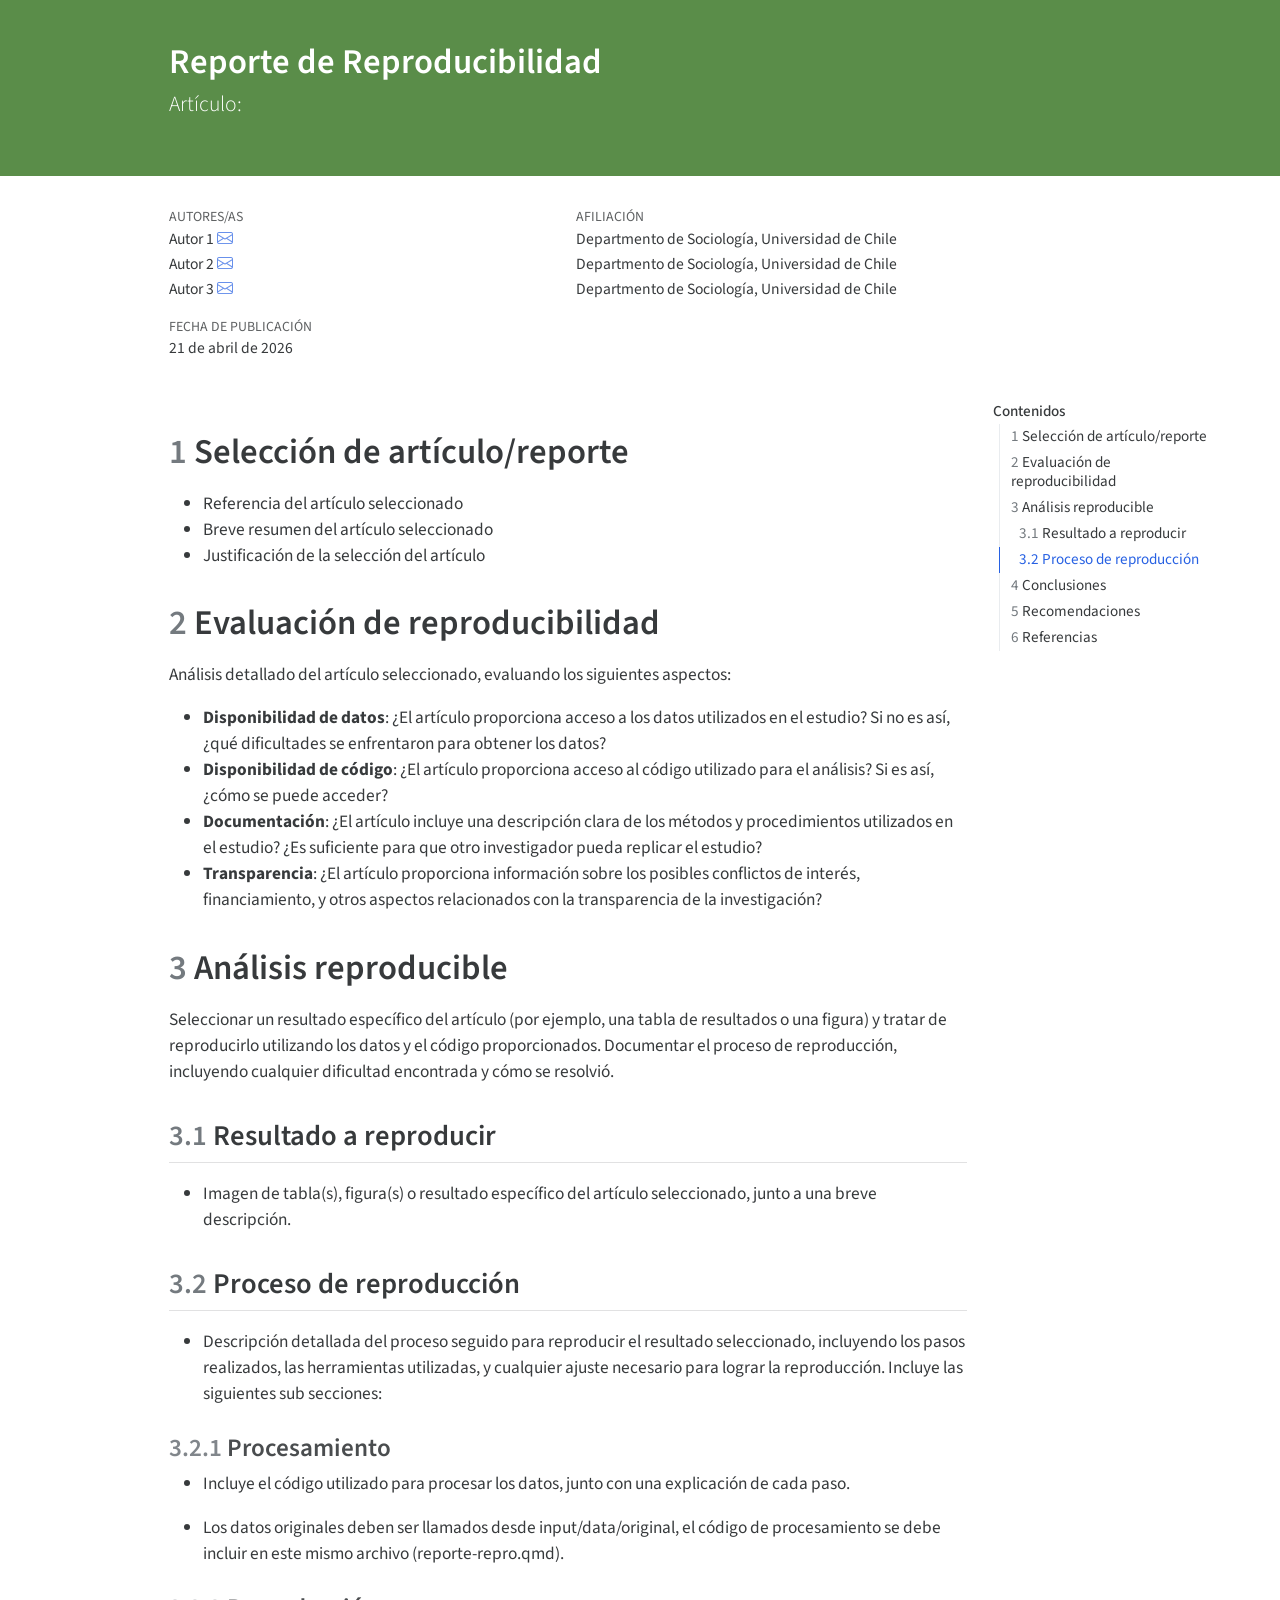
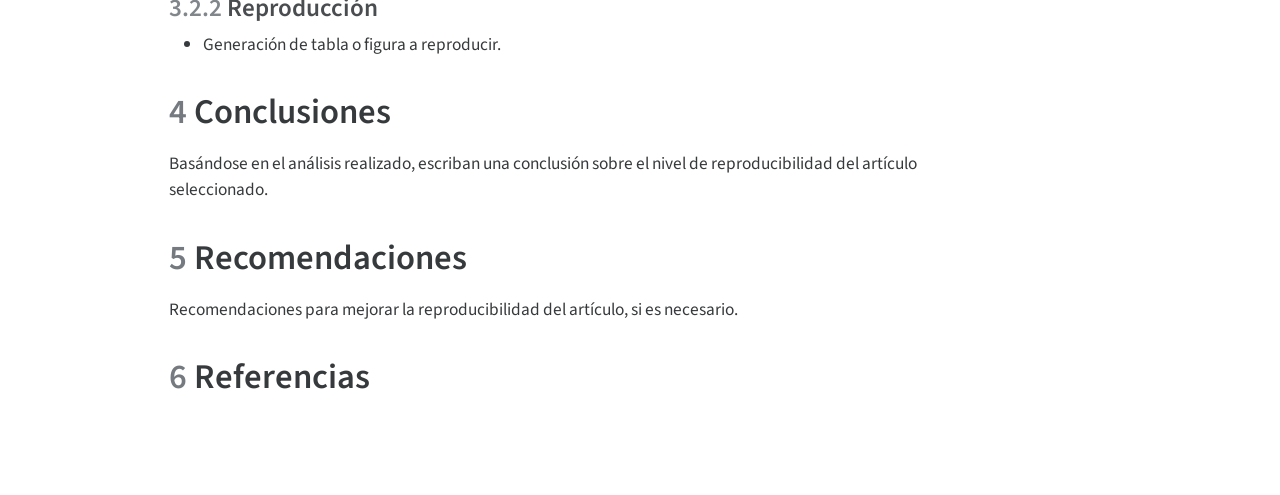
==== index.html @ 630aca3b "change name of qmd to index for pages deploy" ====
<!DOCTYPE html>
<html xmlns="http://www.w3.org/1999/xhtml" lang="es" xml:lang="es"><head>

<meta charset="utf-8">
<meta name="generator" content="quarto-1.7.33">

<meta name="viewport" content="width=device-width, initial-scale=1.0, user-scalable=yes">

<meta name="author" content="Autor 1">
<meta name="author" content="Autor 2">
<meta name="author" content="Autor 3">

<title>Reporte de Reproducibilidad</title>
<style>
code{white-space: pre-wrap;}
span.smallcaps{font-variant: small-caps;}
div.columns{display: flex; gap: min(4vw, 1.5em);}
div.column{flex: auto; overflow-x: auto;}
div.hanging-indent{margin-left: 1.5em; text-indent: -1.5em;}
ul.task-list{list-style: none;}
ul.task-list li input[type="checkbox"] {
  width: 0.8em;
  margin: 0 0.8em 0.2em -1em; /* quarto-specific, see https://github.com/quarto-dev/quarto-cli/issues/4556 */ 
  vertical-align: middle;
}
</style>


<script src="index_files/libs/clipboard/clipboard.min.js"></script>
<script src="index_files/libs/quarto-html/quarto.js" type="module"></script>
<script src="index_files/libs/quarto-html/tabsets/tabsets.js" type="module"></script>
<script src="index_files/libs/quarto-html/popper.min.js"></script>
<script src="index_files/libs/quarto-html/tippy.umd.min.js"></script>
<script src="index_files/libs/quarto-html/anchor.min.js"></script>
<link href="index_files/libs/quarto-html/tippy.css" rel="stylesheet">
<link href="index_files/libs/quarto-html/quarto-syntax-highlighting-ea385d0e468b0dd5ea5bf0780b1290d9.css" rel="stylesheet" id="quarto-text-highlighting-styles">
<script src="index_files/libs/bootstrap/bootstrap.min.js"></script>
<link href="index_files/libs/bootstrap/bootstrap-icons.css" rel="stylesheet">
<link href="index_files/libs/bootstrap/bootstrap-88280a38b4e44a4f0accf89f1bceb87b.min.css" rel="stylesheet" append-hash="true" id="quarto-bootstrap" data-mode="light">
<style>

      .quarto-title-block .quarto-title-banner {
        background: #5a8d49;
      }
</style>
<style>
  h1.title {
    color: #ffffff !important;
  }
  .subtitle {
    color: #ffffff !important;
  }
</style>


</head>

<body class="quarto-light">

<header id="title-block-header" class="quarto-title-block default page-columns page-full">
  <div class="quarto-title-banner page-columns page-full">
    <div class="quarto-title column-body">
      <h1 class="title">Reporte de Reproducibilidad</h1>
            <p class="subtitle lead">Artículo:</p>
                      </div>
  </div>
    
  <div class="quarto-title-meta-author">
    <div class="quarto-title-meta-heading">Autores/as</div>
    <div class="quarto-title-meta-heading">Afiliación</div>
    
      <div class="quarto-title-meta-contents">
      <p class="author">Autor 1 <a href="mailto:mail@mail.com" class="quarto-title-author-email"><i class="bi bi-envelope"></i></a> </p>
    </div>
    <div class="quarto-title-meta-contents">
          <p class="affiliation">
              Departmento de Sociología, Universidad de Chile
            </p>
        </div>
      <div class="quarto-title-meta-contents">
      <p class="author">Autor 2 <a href="mailto:mail@mail.com" class="quarto-title-author-email"><i class="bi bi-envelope"></i></a> </p>
    </div>
    <div class="quarto-title-meta-contents">
          <p class="affiliation">
              Departmento de Sociología, Universidad de Chile
            </p>
        </div>
      <div class="quarto-title-meta-contents">
      <p class="author">Autor 3 <a href="mailto:mail@mail.com" class="quarto-title-author-email"><i class="bi bi-envelope"></i></a> </p>
    </div>
    <div class="quarto-title-meta-contents">
          <p class="affiliation">
              Departmento de Sociología, Universidad de Chile
            </p>
        </div>
    </div>

  <div class="quarto-title-meta">

        
      <div>
      <div class="quarto-title-meta-heading">Fecha de publicación</div>
      <div class="quarto-title-meta-contents">
        <p class="date">21 de abril de 2026</p>
      </div>
    </div>
    
      
    </div>
    
  
  </header><div id="quarto-content" class="page-columns page-rows-contents page-layout-article">
<div id="quarto-margin-sidebar" class="sidebar margin-sidebar">
  <nav id="TOC" role="doc-toc" class="toc-active" data-toc-expanded="2">
    <h2 id="toc-title">Contenidos</h2>
   
  <ul class="collapse">
  <li><a href="#selección-de-artículoreporte" id="toc-selección-de-artículoreporte" class="nav-link active" data-scroll-target="#selección-de-artículoreporte"><span class="header-section-number">1</span> Selección de artículo/reporte</a></li>
  <li><a href="#evaluación-de-reproducibilidad" id="toc-evaluación-de-reproducibilidad" class="nav-link" data-scroll-target="#evaluación-de-reproducibilidad"><span class="header-section-number">2</span> Evaluación de reproducibilidad</a></li>
  <li><a href="#análisis-reproducible" id="toc-análisis-reproducible" class="nav-link" data-scroll-target="#análisis-reproducible"><span class="header-section-number">3</span> Análisis reproducible</a>
  <ul class="collapse">
  <li><a href="#resultado-a-reproducir" id="toc-resultado-a-reproducir" class="nav-link" data-scroll-target="#resultado-a-reproducir"><span class="header-section-number">3.1</span> Resultado a reproducir</a></li>
  <li><a href="#proceso-de-reproducción" id="toc-proceso-de-reproducción" class="nav-link" data-scroll-target="#proceso-de-reproducción"><span class="header-section-number">3.2</span> Proceso de reproducción</a></li>
  </ul></li>
  <li><a href="#conclusiones" id="toc-conclusiones" class="nav-link" data-scroll-target="#conclusiones"><span class="header-section-number">4</span> Conclusiones</a></li>
  <li><a href="#recomendaciones" id="toc-recomendaciones" class="nav-link" data-scroll-target="#recomendaciones"><span class="header-section-number">5</span> Recomendaciones</a></li>
  <li><a href="#referencias" id="toc-referencias" class="nav-link" data-scroll-target="#referencias"><span class="header-section-number">6</span> Referencias</a></li>
  </ul>
</nav>
</div>
<main class="content quarto-banner-title-block" id="quarto-document-content">





<section id="selección-de-artículoreporte" class="level1" data-number="1">
<h1 data-number="1"><span class="header-section-number">1</span> Selección de artículo/reporte</h1>
<ul>
<li>Referencia del artículo seleccionado</li>
<li>Breve resumen del artículo seleccionado</li>
<li>Justificación de la selección del artículo</li>
</ul>
</section>
<section id="evaluación-de-reproducibilidad" class="level1" data-number="2">
<h1 data-number="2"><span class="header-section-number">2</span> Evaluación de reproducibilidad</h1>
<p>Análisis detallado del artículo seleccionado, evaluando los siguientes aspectos:</p>
<ul>
<li><strong>Disponibilidad de datos</strong>: ¿El artículo proporciona acceso a los datos utilizados en el estudio? Si no es así, ¿qué dificultades se enfrentaron para obtener los datos?</li>
<li><strong>Disponibilidad de código</strong>: ¿El artículo proporciona acceso al código utilizado para el análisis? Si es así, ¿cómo se puede acceder?</li>
<li><strong>Documentación</strong>: ¿El artículo incluye una descripción clara de los métodos y procedimientos utilizados en el estudio? ¿Es suficiente para que otro investigador pueda replicar el estudio?</li>
<li><strong>Transparencia</strong>: ¿El artículo proporciona información sobre los posibles conflictos de interés, financiamiento, y otros aspectos relacionados con la transparencia de la investigación?</li>
</ul>
</section>
<section id="análisis-reproducible" class="level1" data-number="3">
<h1 data-number="3"><span class="header-section-number">3</span> Análisis reproducible</h1>
<p>Seleccionar un resultado específico del artículo (por ejemplo, una tabla de resultados o una figura) y tratar de reproducirlo utilizando los datos y el código proporcionados. Documentar el proceso de reproducción, incluyendo cualquier dificultad encontrada y cómo se resolvió.</p>
<section id="resultado-a-reproducir" class="level2" data-number="3.1">
<h2 data-number="3.1" class="anchored" data-anchor-id="resultado-a-reproducir"><span class="header-section-number">3.1</span> Resultado a reproducir</h2>
<ul>
<li>Imagen de tabla(s), figura(s) o resultado específico del artículo seleccionado, junto a una breve descripción.</li>
</ul>
</section>
<section id="proceso-de-reproducción" class="level2" data-number="3.2">
<h2 data-number="3.2" class="anchored" data-anchor-id="proceso-de-reproducción"><span class="header-section-number">3.2</span> Proceso de reproducción</h2>
<ul>
<li>Descripción detallada del proceso seguido para reproducir el resultado seleccionado, incluyendo los pasos realizados, las herramientas utilizadas, y cualquier ajuste necesario para lograr la reproducción. Incluye las siguientes sub secciones:</li>
</ul>
<section id="procesamiento" class="level3" data-number="3.2.1">
<h3 data-number="3.2.1" class="anchored" data-anchor-id="procesamiento"><span class="header-section-number">3.2.1</span> Procesamiento</h3>
<ul>
<li><p>Incluye el código utilizado para procesar los datos, junto con una explicación de cada paso.</p></li>
<li><p>Los datos originales deben ser llamados desde input/data/original, el código de procesamiento se debe incluir en este mismo archivo (reporte-repro.qmd).</p></li>
</ul>
</section>
<section id="reproducción" class="level3" data-number="3.2.2">
<h3 data-number="3.2.2" class="anchored" data-anchor-id="reproducción"><span class="header-section-number">3.2.2</span> Reproducción</h3>
<ul>
<li>Generación de tabla o figura a reproducir.</li>
</ul>
</section>
</section>
</section>
<section id="conclusiones" class="level1" data-number="4">
<h1 data-number="4"><span class="header-section-number">4</span> Conclusiones</h1>
<p>Basándose en el análisis realizado, escriban una conclusión sobre el nivel de reproducibilidad del artículo seleccionado.</p>
</section>
<section id="recomendaciones" class="level1" data-number="5">
<h1 data-number="5"><span class="header-section-number">5</span> Recomendaciones</h1>
<p>Recomendaciones para mejorar la reproducibilidad del artículo, si es necesario.</p>
</section>
<section id="referencias" class="level1" data-number="6">
<h1 data-number="6"><span class="header-section-number">6</span> Referencias</h1>
</section>

</main>
<!-- /main column -->
<script id="quarto-html-after-body" type="application/javascript">
  window.document.addEventListener("DOMContentLoaded", function (event) {
    const icon = "";
    const anchorJS = new window.AnchorJS();
    anchorJS.options = {
      placement: 'right',
      icon: icon
    };
    anchorJS.add('.anchored');
    const isCodeAnnotation = (el) => {
      for (const clz of el.classList) {
        if (clz.startsWith('code-annotation-')) {                     
          return true;
        }
      }
      return false;
    }
    const onCopySuccess = function(e) {
      // button target
      const button = e.trigger;
      // don't keep focus
      button.blur();
      // flash "checked"
      button.classList.add('code-copy-button-checked');
      var currentTitle = button.getAttribute("title");
      button.setAttribute("title", "Copiado");
      let tooltip;
      if (window.bootstrap) {
        button.setAttribute("data-bs-toggle", "tooltip");
        button.setAttribute("data-bs-placement", "left");
        button.setAttribute("data-bs-title", "Copiado");
        tooltip = new bootstrap.Tooltip(button, 
          { trigger: "manual", 
            customClass: "code-copy-button-tooltip",
            offset: [0, -8]});
        tooltip.show();    
      }
      setTimeout(function() {
        if (tooltip) {
          tooltip.hide();
          button.removeAttribute("data-bs-title");
          button.removeAttribute("data-bs-toggle");
          button.removeAttribute("data-bs-placement");
        }
        button.setAttribute("title", currentTitle);
        button.classList.remove('code-copy-button-checked');
      }, 1000);
      // clear code selection
      e.clearSelection();
    }
    const getTextToCopy = function(trigger) {
        const codeEl = trigger.previousElementSibling.cloneNode(true);
        for (const childEl of codeEl.children) {
          if (isCodeAnnotation(childEl)) {
            childEl.remove();
          }
        }
        return codeEl.innerText;
    }
    const clipboard = new window.ClipboardJS('.code-copy-button:not([data-in-quarto-modal])', {
      text: getTextToCopy
    });
    clipboard.on('success', onCopySuccess);
    if (window.document.getElementById('quarto-embedded-source-code-modal')) {
      const clipboardModal = new window.ClipboardJS('.code-copy-button[data-in-quarto-modal]', {
        text: getTextToCopy,
        container: window.document.getElementById('quarto-embedded-source-code-modal')
      });
      clipboardModal.on('success', onCopySuccess);
    }
      var localhostRegex = new RegExp(/^(?:http|https):\/\/localhost\:?[0-9]*\//);
      var mailtoRegex = new RegExp(/^mailto:/);
        var filterRegex = new RegExp('/' + window.location.host + '/');
      var isInternal = (href) => {
          return filterRegex.test(href) || localhostRegex.test(href) || mailtoRegex.test(href);
      }
      // Inspect non-navigation links and adorn them if external
     var links = window.document.querySelectorAll('a[href]:not(.nav-link):not(.navbar-brand):not(.toc-action):not(.sidebar-link):not(.sidebar-item-toggle):not(.pagination-link):not(.no-external):not([aria-hidden]):not(.dropdown-item):not(.quarto-navigation-tool):not(.about-link)');
      for (var i=0; i<links.length; i++) {
        const link = links[i];
        if (!isInternal(link.href)) {
          // undo the damage that might have been done by quarto-nav.js in the case of
          // links that we want to consider external
          if (link.dataset.originalHref !== undefined) {
            link.href = link.dataset.originalHref;
          }
        }
      }
    function tippyHover(el, contentFn, onTriggerFn, onUntriggerFn) {
      const config = {
        allowHTML: true,
        maxWidth: 500,
        delay: 100,
        arrow: false,
        appendTo: function(el) {
            return el.parentElement;
        },
        interactive: true,
        interactiveBorder: 10,
        theme: 'quarto',
        placement: 'bottom-start',
      };
      if (contentFn) {
        config.content = contentFn;
      }
      if (onTriggerFn) {
        config.onTrigger = onTriggerFn;
      }
      if (onUntriggerFn) {
        config.onUntrigger = onUntriggerFn;
      }
      window.tippy(el, config); 
    }
    const noterefs = window.document.querySelectorAll('a[role="doc-noteref"]');
    for (var i=0; i<noterefs.length; i++) {
      const ref = noterefs[i];
      tippyHover(ref, function() {
        // use id or data attribute instead here
        let href = ref.getAttribute('data-footnote-href') || ref.getAttribute('href');
        try { href = new URL(href).hash; } catch {}
        const id = href.replace(/^#\/?/, "");
        const note = window.document.getElementById(id);
        if (note) {
          return note.innerHTML;
        } else {
          return "";
        }
      });
    }
    const xrefs = window.document.querySelectorAll('a.quarto-xref');
    const processXRef = (id, note) => {
      // Strip column container classes
      const stripColumnClz = (el) => {
        el.classList.remove("page-full", "page-columns");
        if (el.children) {
          for (const child of el.children) {
            stripColumnClz(child);
          }
        }
      }
      stripColumnClz(note)
      if (id === null || id.startsWith('sec-')) {
        // Special case sections, only their first couple elements
        const container = document.createElement("div");
        if (note.children && note.children.length > 2) {
          container.appendChild(note.children[0].cloneNode(true));
          for (let i = 1; i < note.children.length; i++) {
            const child = note.children[i];
            if (child.tagName === "P" && child.innerText === "") {
              continue;
            } else {
              container.appendChild(child.cloneNode(true));
              break;
            }
          }
          if (window.Quarto?.typesetMath) {
            window.Quarto.typesetMath(container);
          }
          return container.innerHTML
        } else {
          if (window.Quarto?.typesetMath) {
            window.Quarto.typesetMath(note);
          }
          return note.innerHTML;
        }
      } else {
        // Remove any anchor links if they are present
        const anchorLink = note.querySelector('a.anchorjs-link');
        if (anchorLink) {
          anchorLink.remove();
        }
        if (window.Quarto?.typesetMath) {
          window.Quarto.typesetMath(note);
        }
        if (note.classList.contains("callout")) {
          return note.outerHTML;
        } else {
          return note.innerHTML;
        }
      }
    }
    for (var i=0; i<xrefs.length; i++) {
      const xref = xrefs[i];
      tippyHover(xref, undefined, function(instance) {
        instance.disable();
        let url = xref.getAttribute('href');
        let hash = undefined; 
        if (url.startsWith('#')) {
          hash = url;
        } else {
          try { hash = new URL(url).hash; } catch {}
        }
        if (hash) {
          const id = hash.replace(/^#\/?/, "");
          const note = window.document.getElementById(id);
          if (note !== null) {
            try {
              const html = processXRef(id, note.cloneNode(true));
              instance.setContent(html);
            } finally {
              instance.enable();
              instance.show();
            }
          } else {
            // See if we can fetch this
            fetch(url.split('#')[0])
            .then(res => res.text())
            .then(html => {
              const parser = new DOMParser();
              const htmlDoc = parser.parseFromString(html, "text/html");
              const note = htmlDoc.getElementById(id);
              if (note !== null) {
                const html = processXRef(id, note);
                instance.setContent(html);
              } 
            }).finally(() => {
              instance.enable();
              instance.show();
            });
          }
        } else {
          // See if we can fetch a full url (with no hash to target)
          // This is a special case and we should probably do some content thinning / targeting
          fetch(url)
          .then(res => res.text())
          .then(html => {
            const parser = new DOMParser();
            const htmlDoc = parser.parseFromString(html, "text/html");
            const note = htmlDoc.querySelector('main.content');
            if (note !== null) {
              // This should only happen for chapter cross references
              // (since there is no id in the URL)
              // remove the first header
              if (note.children.length > 0 && note.children[0].tagName === "HEADER") {
                note.children[0].remove();
              }
              const html = processXRef(null, note);
              instance.setContent(html);
            } 
          }).finally(() => {
            instance.enable();
            instance.show();
          });
        }
      }, function(instance) {
      });
    }
        let selectedAnnoteEl;
        const selectorForAnnotation = ( cell, annotation) => {
          let cellAttr = 'data-code-cell="' + cell + '"';
          let lineAttr = 'data-code-annotation="' +  annotation + '"';
          const selector = 'span[' + cellAttr + '][' + lineAttr + ']';
          return selector;
        }
        const selectCodeLines = (annoteEl) => {
          const doc = window.document;
          const targetCell = annoteEl.getAttribute("data-target-cell");
          const targetAnnotation = annoteEl.getAttribute("data-target-annotation");
          const annoteSpan = window.document.querySelector(selectorForAnnotation(targetCell, targetAnnotation));
          const lines = annoteSpan.getAttribute("data-code-lines").split(",");
          const lineIds = lines.map((line) => {
            return targetCell + "-" + line;
          })
          let top = null;
          let height = null;
          let parent = null;
          if (lineIds.length > 0) {
              //compute the position of the single el (top and bottom and make a div)
              const el = window.document.getElementById(lineIds[0]);
              top = el.offsetTop;
              height = el.offsetHeight;
              parent = el.parentElement.parentElement;
            if (lineIds.length > 1) {
              const lastEl = window.document.getElementById(lineIds[lineIds.length - 1]);
              const bottom = lastEl.offsetTop + lastEl.offsetHeight;
              height = bottom - top;
            }
            if (top !== null && height !== null && parent !== null) {
              // cook up a div (if necessary) and position it 
              let div = window.document.getElementById("code-annotation-line-highlight");
              if (div === null) {
                div = window.document.createElement("div");
                div.setAttribute("id", "code-annotation-line-highlight");
                div.style.position = 'absolute';
                parent.appendChild(div);
              }
              div.style.top = top - 2 + "px";
              div.style.height = height + 4 + "px";
              div.style.left = 0;
              let gutterDiv = window.document.getElementById("code-annotation-line-highlight-gutter");
              if (gutterDiv === null) {
                gutterDiv = window.document.createElement("div");
                gutterDiv.setAttribute("id", "code-annotation-line-highlight-gutter");
                gutterDiv.style.position = 'absolute';
                const codeCell = window.document.getElementById(targetCell);
                const gutter = codeCell.querySelector('.code-annotation-gutter');
                gutter.appendChild(gutterDiv);
              }
              gutterDiv.style.top = top - 2 + "px";
              gutterDiv.style.height = height + 4 + "px";
            }
            selectedAnnoteEl = annoteEl;
          }
        };
        const unselectCodeLines = () => {
          const elementsIds = ["code-annotation-line-highlight", "code-annotation-line-highlight-gutter"];
          elementsIds.forEach((elId) => {
            const div = window.document.getElementById(elId);
            if (div) {
              div.remove();
            }
          });
          selectedAnnoteEl = undefined;
        };
          // Handle positioning of the toggle
      window.addEventListener(
        "resize",
        throttle(() => {
          elRect = undefined;
          if (selectedAnnoteEl) {
            selectCodeLines(selectedAnnoteEl);
          }
        }, 10)
      );
      function throttle(fn, ms) {
      let throttle = false;
      let timer;
        return (...args) => {
          if(!throttle) { // first call gets through
              fn.apply(this, args);
              throttle = true;
          } else { // all the others get throttled
              if(timer) clearTimeout(timer); // cancel #2
              timer = setTimeout(() => {
                fn.apply(this, args);
                timer = throttle = false;
              }, ms);
          }
        };
      }
        // Attach click handler to the DT
        const annoteDls = window.document.querySelectorAll('dt[data-target-cell]');
        for (const annoteDlNode of annoteDls) {
          annoteDlNode.addEventListener('click', (event) => {
            const clickedEl = event.target;
            if (clickedEl !== selectedAnnoteEl) {
              unselectCodeLines();
              const activeEl = window.document.querySelector('dt[data-target-cell].code-annotation-active');
              if (activeEl) {
                activeEl.classList.remove('code-annotation-active');
              }
              selectCodeLines(clickedEl);
              clickedEl.classList.add('code-annotation-active');
            } else {
              // Unselect the line
              unselectCodeLines();
              clickedEl.classList.remove('code-annotation-active');
            }
          });
        }
    const findCites = (el) => {
      const parentEl = el.parentElement;
      if (parentEl) {
        const cites = parentEl.dataset.cites;
        if (cites) {
          return {
            el,
            cites: cites.split(' ')
          };
        } else {
          return findCites(el.parentElement)
        }
      } else {
        return undefined;
      }
    };
    var bibliorefs = window.document.querySelectorAll('a[role="doc-biblioref"]');
    for (var i=0; i<bibliorefs.length; i++) {
      const ref = bibliorefs[i];
      const citeInfo = findCites(ref);
      if (citeInfo) {
        tippyHover(citeInfo.el, function() {
          var popup = window.document.createElement('div');
          citeInfo.cites.forEach(function(cite) {
            var citeDiv = window.document.createElement('div');
            citeDiv.classList.add('hanging-indent');
            citeDiv.classList.add('csl-entry');
            var biblioDiv = window.document.getElementById('ref-' + cite);
            if (biblioDiv) {
              citeDiv.innerHTML = biblioDiv.innerHTML;
            }
            popup.appendChild(citeDiv);
          });
          return popup.innerHTML;
        });
      }
    }
  });
  </script>
</div> <!-- /content -->




</body></html>
---- index_files/libs/quarto-html/tippy.css ----
.tippy-box[data-animation=fade][data-state=hidden]{opacity:0}[data-tippy-root]{max-width:calc(100vw - 10px)}.tippy-box{position:relative;background-color:#333;color:#fff;border-radius:4px;font-size:14px;line-height:1.4;white-space:normal;outline:0;transition-property:transform,visibility,opacity}.tippy-box[data-placement^=top]>.tippy-arrow{bottom:0}.tippy-box[data-placement^=top]>.tippy-arrow:before{bottom:-7px;left:0;border-width:8px 8px 0;border-top-color:initial;transform-origin:center top}.tippy-box[data-placement^=bottom]>.tippy-arrow{top:0}.tippy-box[data-placement^=bottom]>.tippy-arrow:before{top:-7px;left:0;border-width:0 8px 8px;border-bottom-color:initial;transform-origin:center bottom}.tippy-box[data-placement^=left]>.tippy-arrow{right:0}.tippy-box[data-placement^=left]>.tippy-arrow:before{border-width:8px 0 8px 8px;border-left-color:initial;right:-7px;transform-origin:center left}.tippy-box[data-placement^=right]>.tippy-arrow{left:0}.tippy-box[data-placement^=right]>.tippy-arrow:before{left:-7px;border-width:8px 8px 8px 0;border-right-color:initial;transform-origin:center right}.tippy-box[data-inertia][data-state=visible]{transition-timing-function:cubic-bezier(.54,1.5,.38,1.11)}.tippy-arrow{width:16px;height:16px;color:#333}.tippy-arrow:before{content:"";position:absolute;border-color:transparent;border-style:solid}.tippy-content{position:relative;padding:5px 9px;z-index:1}
---- index_files/libs/quarto-html/quarto-syntax-highlighting-ea385d0e468b0dd5ea5bf0780b1290d9.css ----
/* quarto syntax highlight colors */
:root {
  --quarto-hl-ot-color: #003B4F;
  --quarto-hl-at-color: #657422;
  --quarto-hl-ss-color: #20794D;
  --quarto-hl-an-color: #5E5E5E;
  --quarto-hl-fu-color: #4758AB;
  --quarto-hl-st-color: #20794D;
  --quarto-hl-cf-color: #003B4F;
  --quarto-hl-op-color: #5E5E5E;
  --quarto-hl-er-color: #AD0000;
  --quarto-hl-bn-color: #AD0000;
  --quarto-hl-al-color: #AD0000;
  --quarto-hl-va-color: #111111;
  --quarto-hl-bu-color: inherit;
  --quarto-hl-ex-color: inherit;
  --quarto-hl-pp-color: #AD0000;
  --quarto-hl-in-color: #5E5E5E;
  --quarto-hl-vs-color: #20794D;
  --quarto-hl-wa-color: #5E5E5E;
  --quarto-hl-do-color: #5E5E5E;
  --quarto-hl-im-color: #00769E;
  --quarto-hl-ch-color: #20794D;
  --quarto-hl-dt-color: #AD0000;
  --quarto-hl-fl-color: #AD0000;
  --quarto-hl-co-color: #5E5E5E;
  --quarto-hl-cv-color: #5E5E5E;
  --quarto-hl-cn-color: #8f5902;
  --quarto-hl-sc-color: #5E5E5E;
  --quarto-hl-dv-color: #AD0000;
  --quarto-hl-kw-color: #003B4F;
}

/* other quarto variables */
:root {
  --quarto-font-monospace: SFMono-Regular, Menlo, Monaco, Consolas, "Liberation Mono", "Courier New", monospace;
}

/* syntax highlight based on Pandoc's rules */
pre > code.sourceCode > span {
  color: #003B4F;
}

code.sourceCode > span {
  color: #003B4F;
}

div.sourceCode,
div.sourceCode pre.sourceCode {
  color: #003B4F;
}

/* Normal */
code span {
  color: #003B4F;
}

/* Alert */
code span.al {
  color: #AD0000;
  font-style: inherit;
}

/* Annotation */
code span.an {
  color: #5E5E5E;
  font-style: inherit;
}

/* Attribute */
code span.at {
  color: #657422;
  font-style: inherit;
}

/* BaseN */
code span.bn {
  color: #AD0000;
  font-style: inherit;
}

/* BuiltIn */
code span.bu {
  font-style: inherit;
}

/* ControlFlow */
code span.cf {
  color: #003B4F;
  font-weight: bold;
  font-style: inherit;
}

/* Char */
code span.ch {
  color: #20794D;
  font-style: inherit;
}

/* Constant */
code span.cn {
  color: #8f5902;
  font-style: inherit;
}

/* Comment */
code span.co {
  color: #5E5E5E;
  font-style: inherit;
}

/* CommentVar */
code span.cv {
  color: #5E5E5E;
  font-style: italic;
}

/* Documentation */
code span.do {
  color: #5E5E5E;
  font-style: italic;
}

/* DataType */
code span.dt {
  color: #AD0000;
  font-style: inherit;
}

/* DecVal */
code span.dv {
  color: #AD0000;
  font-style: inherit;
}

/* Error */
code span.er {
  color: #AD0000;
  font-style: inherit;
}

/* Extension */
code span.ex {
  font-style: inherit;
}

/* Float */
code span.fl {
  color: #AD0000;
  font-style: inherit;
}

/* Function */
code span.fu {
  color: #4758AB;
  font-style: inherit;
}

/* Import */
code span.im {
  color: #00769E;
  font-style: inherit;
}

/* Information */
code span.in {
  color: #5E5E5E;
  font-style: inherit;
}

/* Keyword */
code span.kw {
  color: #003B4F;
  font-weight: bold;
  font-style: inherit;
}

/* Operator */
code span.op {
  color: #5E5E5E;
  font-style: inherit;
}

/* Other */
code span.ot {
  color: #003B4F;
  font-style: inherit;
}

/* Preprocessor */
code span.pp {
  color: #AD0000;
  font-style: inherit;
}

/* SpecialChar */
code span.sc {
  color: #5E5E5E;
  font-style: inherit;
}

/* SpecialString */
code span.ss {
  color: #20794D;
  font-style: inherit;
}

/* String */
code span.st {
  color: #20794D;
  font-style: inherit;
}

/* Variable */
code span.va {
  color: #111111;
  font-style: inherit;
}

/* VerbatimString */
code span.vs {
  color: #20794D;
  font-style: inherit;
}

/* Warning */
code span.wa {
  color: #5E5E5E;
  font-style: italic;
}

.prevent-inlining {
  content: "</";
}

/*# sourceMappingURL=538754cbb4183396a2435bcb80637e05.css.map */
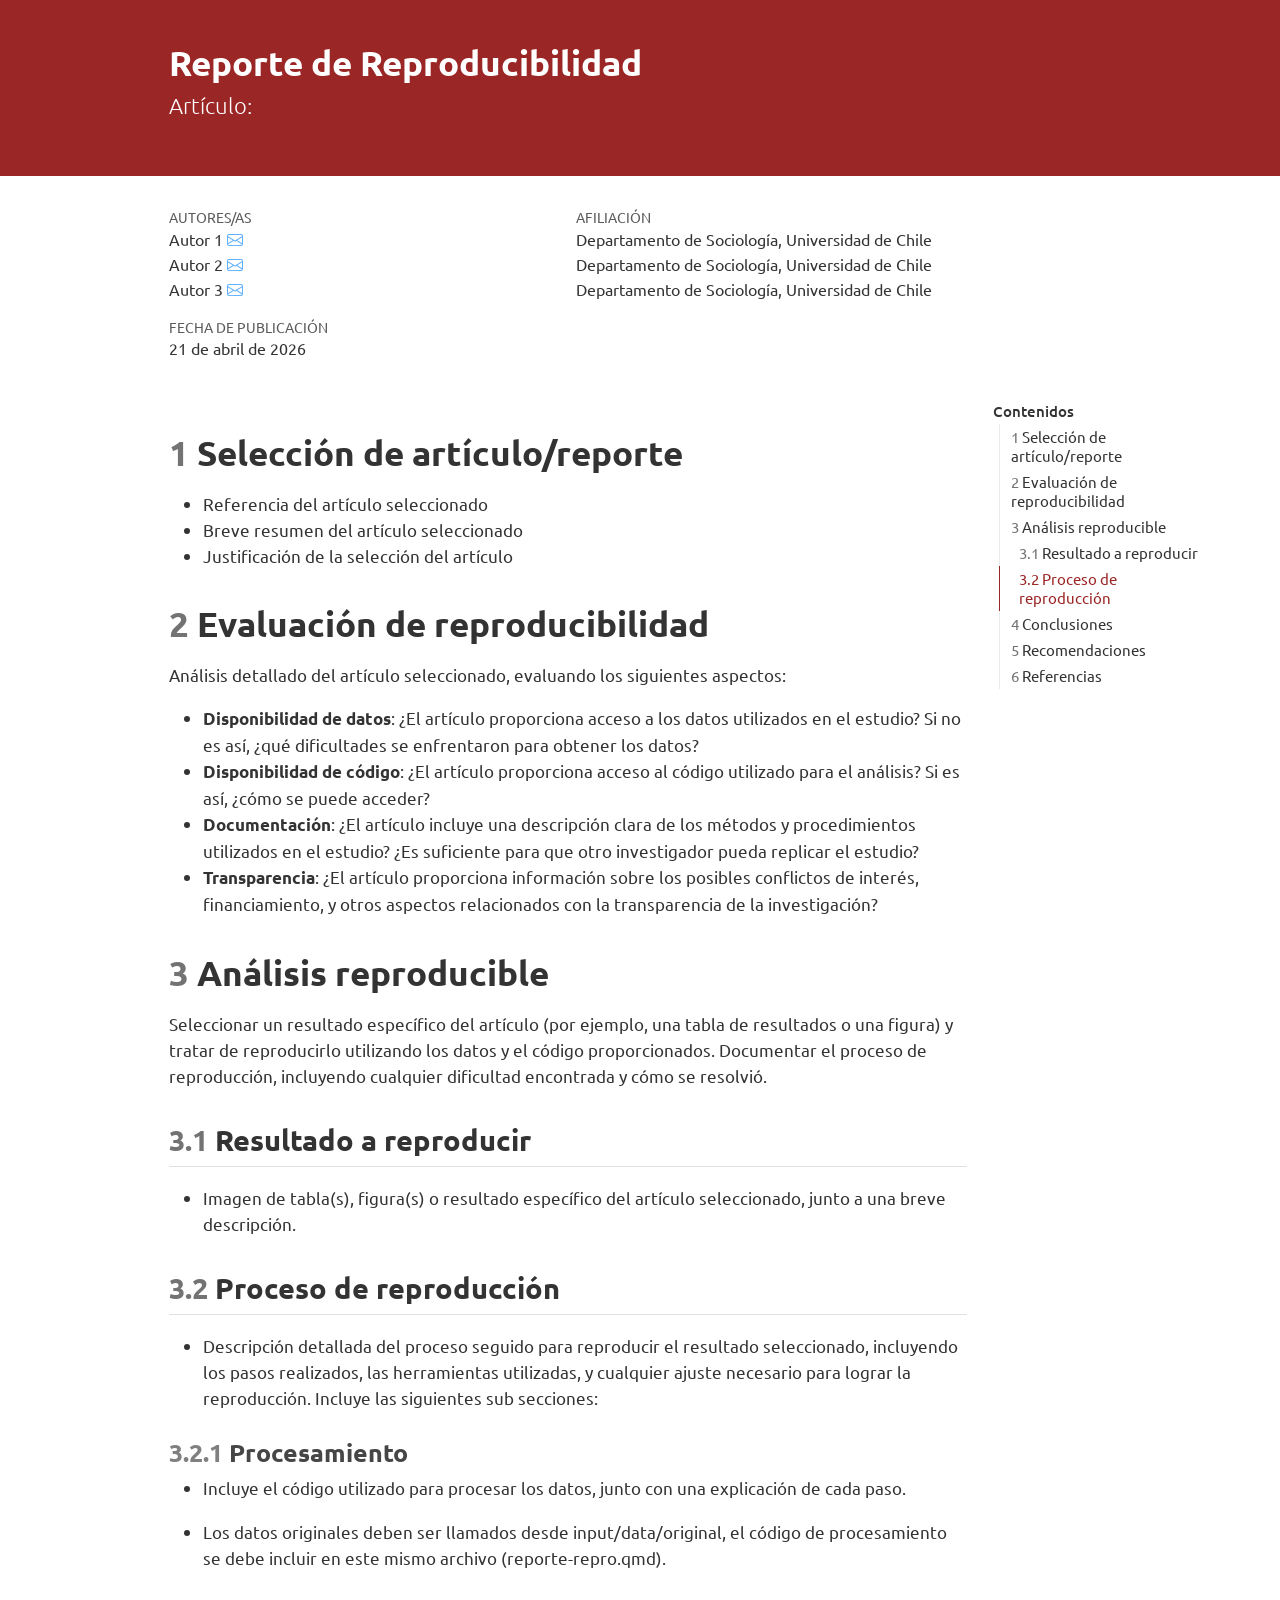
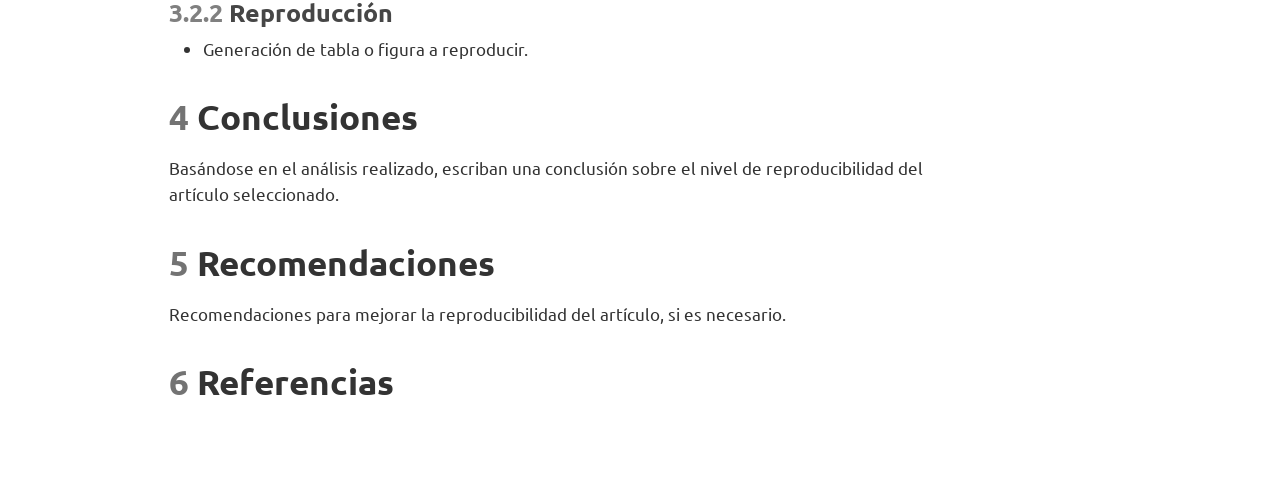
==== commit c964fc90: "up .scss template" ====
--- a/index.html
+++ b/index.html
@@ -2,7 +2,7 @@
 <html xmlns="http://www.w3.org/1999/xhtml" lang="es" xml:lang="es"><head>
 
 <meta charset="utf-8">
-<meta name="generator" content="quarto-1.7.33">
+<meta name="generator" content="quarto-1.8.25">
 
 <meta name="viewport" content="width=device-width, initial-scale=1.0, user-scalable=yes">
 
@@ -29,20 +29,15 @@
 <script src="index_files/libs/clipboard/clipboard.min.js"></script>
 <script src="index_files/libs/quarto-html/quarto.js" type="module"></script>
 <script src="index_files/libs/quarto-html/tabsets/tabsets.js" type="module"></script>
+<script src="index_files/libs/quarto-html/axe/axe-check.js" type="module"></script>
 <script src="index_files/libs/quarto-html/popper.min.js"></script>
 <script src="index_files/libs/quarto-html/tippy.umd.min.js"></script>
 <script src="index_files/libs/quarto-html/anchor.min.js"></script>
 <link href="index_files/libs/quarto-html/tippy.css" rel="stylesheet">
-<link href="index_files/libs/quarto-html/quarto-syntax-highlighting-ea385d0e468b0dd5ea5bf0780b1290d9.css" rel="stylesheet" id="quarto-text-highlighting-styles">
+<link href="index_files/libs/quarto-html/quarto-syntax-highlighting-7b89279ff1a6dce999919e0e67d4d9ec.css" rel="stylesheet" id="quarto-text-highlighting-styles">
 <script src="index_files/libs/bootstrap/bootstrap.min.js"></script>
 <link href="index_files/libs/bootstrap/bootstrap-icons.css" rel="stylesheet">
-<link href="index_files/libs/bootstrap/bootstrap-88280a38b4e44a4f0accf89f1bceb87b.min.css" rel="stylesheet" append-hash="true" id="quarto-bootstrap" data-mode="light">
-<style>
-
-      .quarto-title-block .quarto-title-banner {
-        background: #5a8d49;
-      }
-</style>
+<link href="index_files/libs/bootstrap/bootstrap-5842587f55ef9e6d0c18339a53bd88ec.min.css" rel="stylesheet" append-hash="true" id="quarto-bootstrap" data-mode="light">
 <style>
   h1.title {
     color: #ffffff !important;
@@ -74,7 +69,7 @@
     </div>
     <div class="quarto-title-meta-contents">
           <p class="affiliation">
-              Departmento de Sociología, Universidad de Chile
+              Departamento de Sociología, Universidad de Chile
             </p>
         </div>
       <div class="quarto-title-meta-contents">
@@ -82,7 +77,7 @@
     </div>
     <div class="quarto-title-meta-contents">
           <p class="affiliation">
-              Departmento de Sociología, Universidad de Chile
+              Departamento de Sociología, Universidad de Chile
             </p>
         </div>
       <div class="quarto-title-meta-contents">
@@ -90,7 +85,7 @@
     </div>
     <div class="quarto-title-meta-contents">
           <p class="affiliation">
-              Departmento de Sociología, Universidad de Chile
+              Departamento de Sociología, Universidad de Chile
             </p>
         </div>
     </div>
@@ -246,13 +241,14 @@
       e.clearSelection();
     }
     const getTextToCopy = function(trigger) {
-        const codeEl = trigger.previousElementSibling.cloneNode(true);
-        for (const childEl of codeEl.children) {
-          if (isCodeAnnotation(childEl)) {
-            childEl.remove();
-          }
-        }
-        return codeEl.innerText;
+      const outerScaffold = trigger.parentElement.cloneNode(true);
+      const codeEl = outerScaffold.querySelector('code');
+      for (const childEl of codeEl.children) {
+        if (isCodeAnnotation(childEl)) {
+          childEl.remove();
+        }
+      }
+      return codeEl.innerText;
     }
     const clipboard = new window.ClipboardJS('.code-copy-button:not([data-in-quarto-modal])', {
       text: getTextToCopy
--- a/index_files/libs/quarto-html/quarto-syntax-highlighting-7b89279ff1a6dce999919e0e67d4d9ec.css
+++ b/index_files/libs/quarto-html/quarto-syntax-highlighting-7b89279ff1a6dce999919e0e67d4d9ec.css
@@ -0,0 +1,236 @@
+/* quarto syntax highlight colors */
+:root {
+  --quarto-hl-ot-color: #003B4F;
+  --quarto-hl-at-color: #657422;
+  --quarto-hl-ss-color: #20794D;
+  --quarto-hl-an-color: #5E5E5E;
+  --quarto-hl-fu-color: #4758AB;
+  --quarto-hl-st-color: #20794D;
+  --quarto-hl-cf-color: #003B4F;
+  --quarto-hl-op-color: #5E5E5E;
+  --quarto-hl-er-color: #AD0000;
+  --quarto-hl-bn-color: #AD0000;
+  --quarto-hl-al-color: #AD0000;
+  --quarto-hl-va-color: #111111;
+  --quarto-hl-bu-color: inherit;
+  --quarto-hl-ex-color: inherit;
+  --quarto-hl-pp-color: #AD0000;
+  --quarto-hl-in-color: #5E5E5E;
+  --quarto-hl-vs-color: #20794D;
+  --quarto-hl-wa-color: #5E5E5E;
+  --quarto-hl-do-color: #5E5E5E;
+  --quarto-hl-im-color: #00769E;
+  --quarto-hl-ch-color: #20794D;
+  --quarto-hl-dt-color: #AD0000;
+  --quarto-hl-fl-color: #AD0000;
+  --quarto-hl-co-color: #5E5E5E;
+  --quarto-hl-cv-color: #5E5E5E;
+  --quarto-hl-cn-color: #8f5902;
+  --quarto-hl-sc-color: #5E5E5E;
+  --quarto-hl-dv-color: #AD0000;
+  --quarto-hl-kw-color: #003B4F;
+}
+
+/* other quarto variables */
+:root {
+  --quarto-font-monospace: SFMono-Regular, Menlo, Monaco, Consolas, "Liberation Mono", "Courier New", monospace;
+}
+
+/* syntax highlight based on Pandoc's rules */
+pre > code.sourceCode > span {
+  color: #003B4F;
+}
+
+code.sourceCode > span {
+  color: #003B4F;
+}
+
+div.sourceCode,
+div.sourceCode pre.sourceCode {
+  color: #003B4F;
+}
+
+/* Normal */
+code span {
+  color: #003B4F;
+}
+
+/* Alert */
+code span.al {
+  color: #AD0000;
+  font-style: inherit;
+}
+
+/* Annotation */
+code span.an {
+  color: #5E5E5E;
+  font-style: inherit;
+}
+
+/* Attribute */
+code span.at {
+  color: #657422;
+  font-style: inherit;
+}
+
+/* BaseN */
+code span.bn {
+  color: #AD0000;
+  font-style: inherit;
+}
+
+/* BuiltIn */
+code span.bu {
+  font-style: inherit;
+}
+
+/* ControlFlow */
+code span.cf {
+  color: #003B4F;
+  font-weight: bold;
+  font-style: inherit;
+}
+
+/* Char */
+code span.ch {
+  color: #20794D;
+  font-style: inherit;
+}
+
+/* Constant */
+code span.cn {
+  color: #8f5902;
+  font-style: inherit;
+}
+
+/* Comment */
+code span.co {
+  color: #5E5E5E;
+  font-style: inherit;
+}
+
+/* CommentVar */
+code span.cv {
+  color: #5E5E5E;
+  font-style: italic;
+}
+
+/* Documentation */
+code span.do {
+  color: #5E5E5E;
+  font-style: italic;
+}
+
+/* DataType */
+code span.dt {
+  color: #AD0000;
+  font-style: inherit;
+}
+
+/* DecVal */
+code span.dv {
+  color: #AD0000;
+  font-style: inherit;
+}
+
+/* Error */
+code span.er {
+  color: #AD0000;
+  font-style: inherit;
+}
+
+/* Extension */
+code span.ex {
+  font-style: inherit;
+}
+
+/* Float */
+code span.fl {
+  color: #AD0000;
+  font-style: inherit;
+}
+
+/* Function */
+code span.fu {
+  color: #4758AB;
+  font-style: inherit;
+}
+
+/* Import */
+code span.im {
+  color: #00769E;
+  font-style: inherit;
+}
+
+/* Information */
+code span.in {
+  color: #5E5E5E;
+  font-style: inherit;
+}
+
+/* Keyword */
+code span.kw {
+  color: #003B4F;
+  font-weight: bold;
+  font-style: inherit;
+}
+
+/* Operator */
+code span.op {
+  color: #5E5E5E;
+  font-style: inherit;
+}
+
+/* Other */
+code span.ot {
+  color: #003B4F;
+  font-style: inherit;
+}
+
+/* Preprocessor */
+code span.pp {
+  color: #AD0000;
+  font-style: inherit;
+}
+
+/* SpecialChar */
+code span.sc {
+  color: #5E5E5E;
+  font-style: inherit;
+}
+
+/* SpecialString */
+code span.ss {
+  color: #20794D;
+  font-style: inherit;
+}
+
+/* String */
+code span.st {
+  color: #20794D;
+  font-style: inherit;
+}
+
+/* Variable */
+code span.va {
+  color: #111111;
+  font-style: inherit;
+}
+
+/* VerbatimString */
+code span.vs {
+  color: #20794D;
+  font-style: inherit;
+}
+
+/* Warning */
+code span.wa {
+  color: #5E5E5E;
+  font-style: italic;
+}
+
+.prevent-inlining {
+  content: "</";
+}
+
+/*# sourceMappingURL=3944bc705cfaf4c80e56f77c5205168a.css.map */
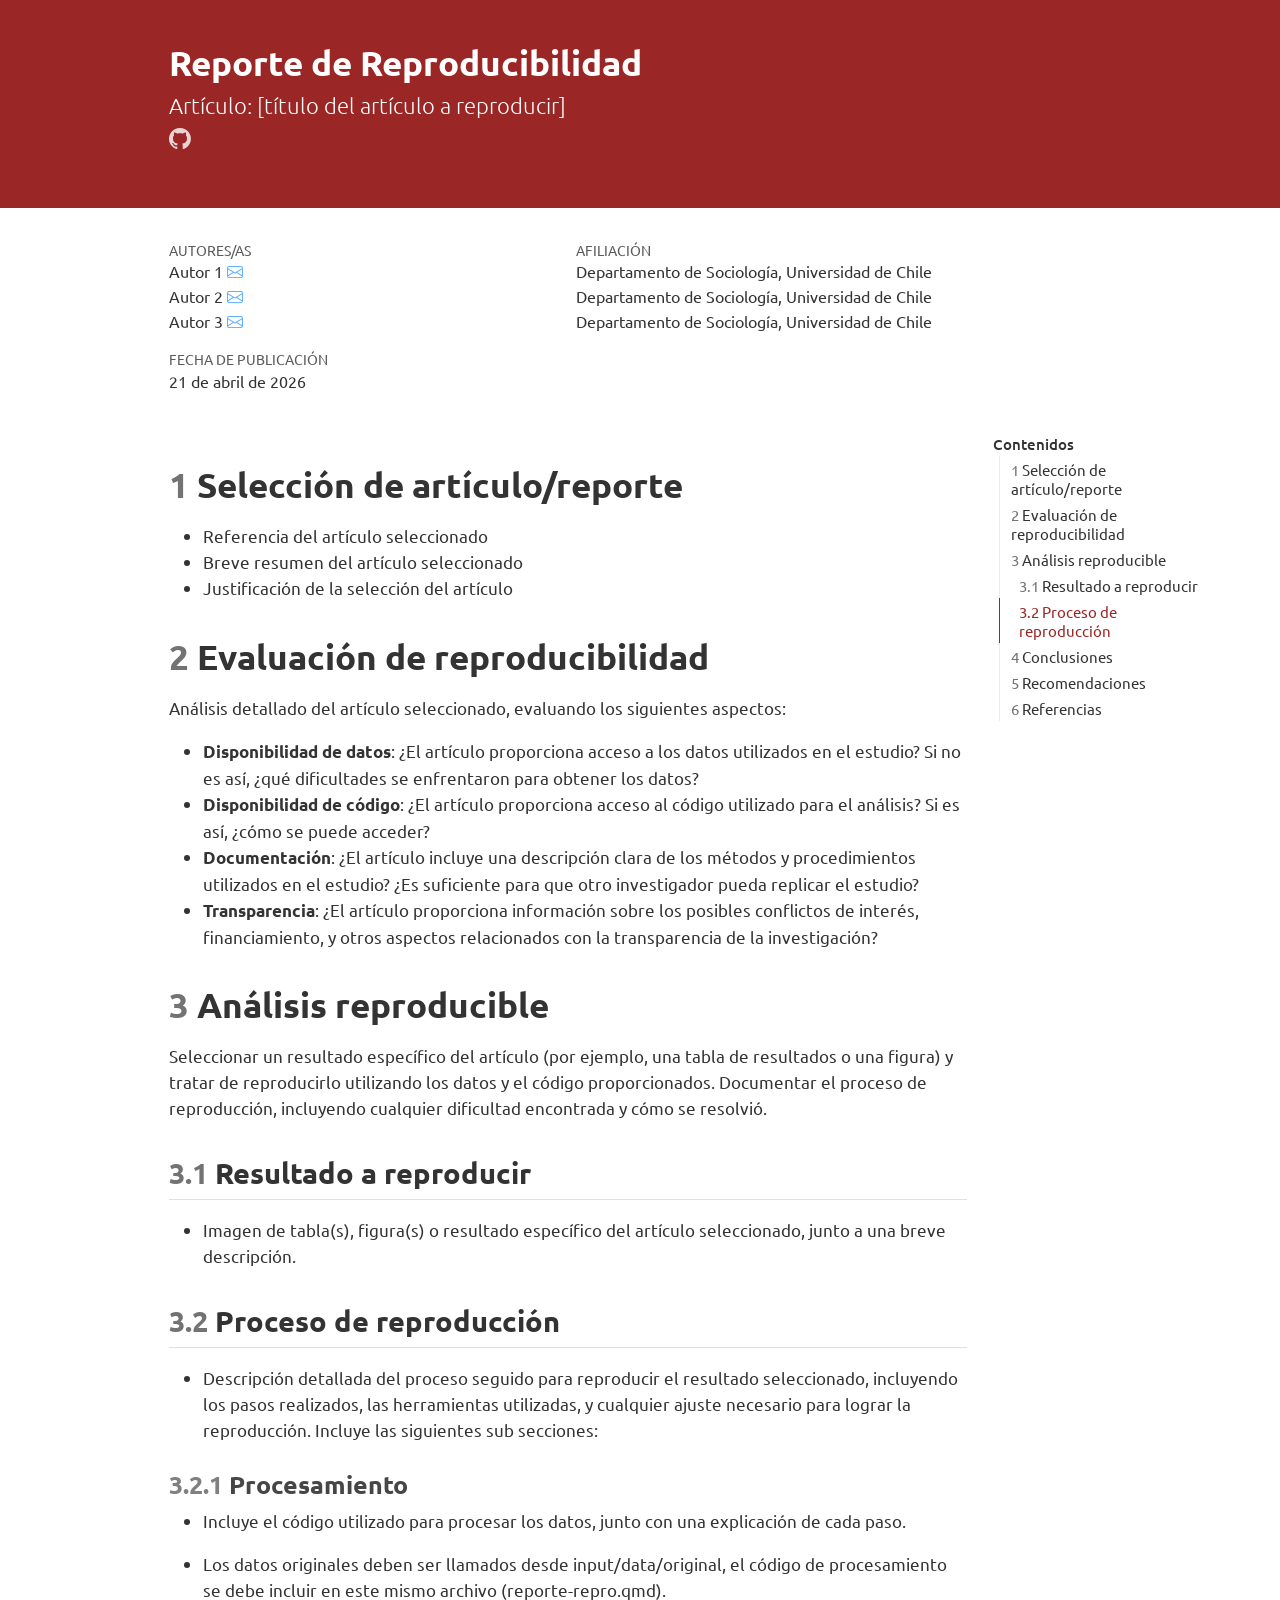
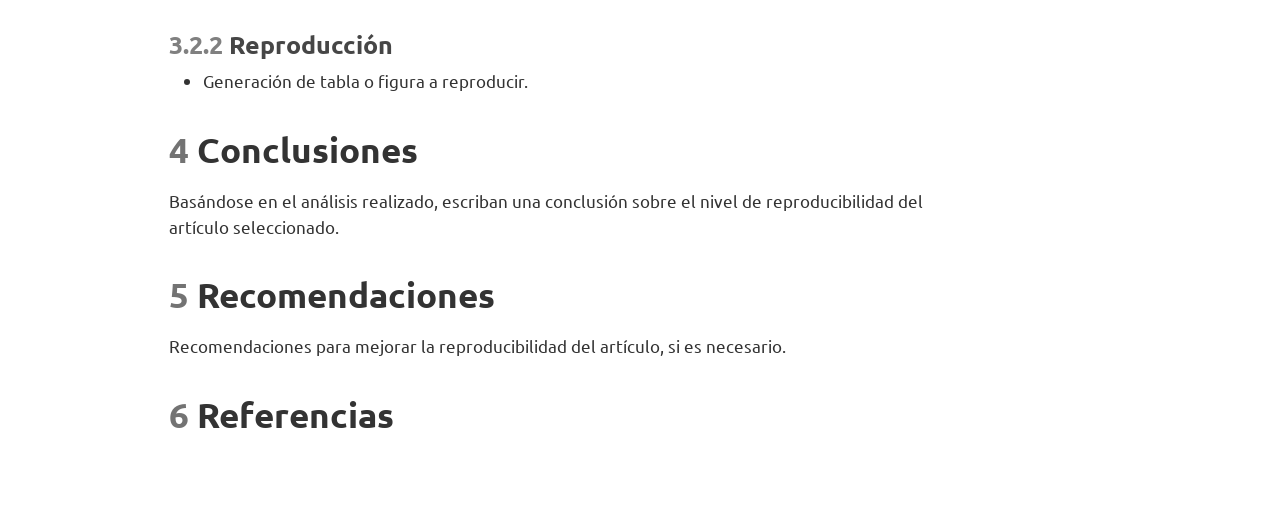
==== commit 87b3ff2b: "add octocat link to repo" ====
--- a/index.html
+++ b/index.html
@@ -2,7 +2,7 @@
 <html xmlns="http://www.w3.org/1999/xhtml" lang="es" xml:lang="es"><head>
 
 <meta charset="utf-8">
-<meta name="generator" content="quarto-1.8.25">
+<meta name="generator" content="quarto-1.7.33">
 
 <meta name="viewport" content="width=device-width, initial-scale=1.0, user-scalable=yes">
 
@@ -29,22 +29,21 @@
 <script src="index_files/libs/clipboard/clipboard.min.js"></script>
 <script src="index_files/libs/quarto-html/quarto.js" type="module"></script>
 <script src="index_files/libs/quarto-html/tabsets/tabsets.js" type="module"></script>
-<script src="index_files/libs/quarto-html/axe/axe-check.js" type="module"></script>
 <script src="index_files/libs/quarto-html/popper.min.js"></script>
 <script src="index_files/libs/quarto-html/tippy.umd.min.js"></script>
 <script src="index_files/libs/quarto-html/anchor.min.js"></script>
 <link href="index_files/libs/quarto-html/tippy.css" rel="stylesheet">
-<link href="index_files/libs/quarto-html/quarto-syntax-highlighting-7b89279ff1a6dce999919e0e67d4d9ec.css" rel="stylesheet" id="quarto-text-highlighting-styles">
+<link href="index_files/libs/quarto-html/quarto-syntax-highlighting-ea385d0e468b0dd5ea5bf0780b1290d9.css" rel="stylesheet" id="quarto-text-highlighting-styles">
 <script src="index_files/libs/bootstrap/bootstrap.min.js"></script>
 <link href="index_files/libs/bootstrap/bootstrap-icons.css" rel="stylesheet">
-<link href="index_files/libs/bootstrap/bootstrap-5842587f55ef9e6d0c18339a53bd88ec.min.css" rel="stylesheet" append-hash="true" id="quarto-bootstrap" data-mode="light">
+<link href="index_files/libs/bootstrap/bootstrap-b832b01a31bc3ca4fdb8da1ffc392533.min.css" rel="stylesheet" append-hash="true" id="quarto-bootstrap" data-mode="light">
 <style>
   h1.title {
     color: #ffffff !important;
   }
   .subtitle {
     color: #ffffff !important;
-  }
+  }x
 </style>
 
 
@@ -56,7 +55,7 @@
   <div class="quarto-title-banner page-columns page-full">
     <div class="quarto-title column-body">
       <h1 class="title">Reporte de Reproducibilidad</h1>
-            <p class="subtitle lead">Artículo:</p>
+            <p class="subtitle lead">Artículo: [título del artículo a reproducir] <br><a href="https://github.com/data-soc/template-repro" target="_blank"><i class="bi bi-github"></i></a></p>
                       </div>
   </div>
     
@@ -241,14 +240,13 @@
       e.clearSelection();
     }
     const getTextToCopy = function(trigger) {
-      const outerScaffold = trigger.parentElement.cloneNode(true);
-      const codeEl = outerScaffold.querySelector('code');
-      for (const childEl of codeEl.children) {
-        if (isCodeAnnotation(childEl)) {
-          childEl.remove();
-        }
-      }
-      return codeEl.innerText;
+        const codeEl = trigger.previousElementSibling.cloneNode(true);
+        for (const childEl of codeEl.children) {
+          if (isCodeAnnotation(childEl)) {
+            childEl.remove();
+          }
+        }
+        return codeEl.innerText;
     }
     const clipboard = new window.ClipboardJS('.code-copy-button:not([data-in-quarto-modal])', {
       text: getTextToCopy
--- a/index_files/libs/quarto-html/quarto-syntax-highlighting-ea385d0e468b0dd5ea5bf0780b1290d9.css
+++ b/index_files/libs/quarto-html/quarto-syntax-highlighting-ea385d0e468b0dd5ea5bf0780b1290d9.css
@@ -0,0 +1,236 @@
+/* quarto syntax highlight colors */
+:root {
+  --quarto-hl-ot-color: #003B4F;
+  --quarto-hl-at-color: #657422;
+  --quarto-hl-ss-color: #20794D;
+  --quarto-hl-an-color: #5E5E5E;
+  --quarto-hl-fu-color: #4758AB;
+  --quarto-hl-st-color: #20794D;
+  --quarto-hl-cf-color: #003B4F;
+  --quarto-hl-op-color: #5E5E5E;
+  --quarto-hl-er-color: #AD0000;
+  --quarto-hl-bn-color: #AD0000;
+  --quarto-hl-al-color: #AD0000;
+  --quarto-hl-va-color: #111111;
+  --quarto-hl-bu-color: inherit;
+  --quarto-hl-ex-color: inherit;
+  --quarto-hl-pp-color: #AD0000;
+  --quarto-hl-in-color: #5E5E5E;
+  --quarto-hl-vs-color: #20794D;
+  --quarto-hl-wa-color: #5E5E5E;
+  --quarto-hl-do-color: #5E5E5E;
+  --quarto-hl-im-color: #00769E;
+  --quarto-hl-ch-color: #20794D;
+  --quarto-hl-dt-color: #AD0000;
+  --quarto-hl-fl-color: #AD0000;
+  --quarto-hl-co-color: #5E5E5E;
+  --quarto-hl-cv-color: #5E5E5E;
+  --quarto-hl-cn-color: #8f5902;
+  --quarto-hl-sc-color: #5E5E5E;
+  --quarto-hl-dv-color: #AD0000;
+  --quarto-hl-kw-color: #003B4F;
+}
+
+/* other quarto variables */
+:root {
+  --quarto-font-monospace: SFMono-Regular, Menlo, Monaco, Consolas, "Liberation Mono", "Courier New", monospace;
+}
+
+/* syntax highlight based on Pandoc's rules */
+pre > code.sourceCode > span {
+  color: #003B4F;
+}
+
+code.sourceCode > span {
+  color: #003B4F;
+}
+
+div.sourceCode,
+div.sourceCode pre.sourceCode {
+  color: #003B4F;
+}
+
+/* Normal */
+code span {
+  color: #003B4F;
+}
+
+/* Alert */
+code span.al {
+  color: #AD0000;
+  font-style: inherit;
+}
+
+/* Annotation */
+code span.an {
+  color: #5E5E5E;
+  font-style: inherit;
+}
+
+/* Attribute */
+code span.at {
+  color: #657422;
+  font-style: inherit;
+}
+
+/* BaseN */
+code span.bn {
+  color: #AD0000;
+  font-style: inherit;
+}
+
+/* BuiltIn */
+code span.bu {
+  font-style: inherit;
+}
+
+/* ControlFlow */
+code span.cf {
+  color: #003B4F;
+  font-weight: bold;
+  font-style: inherit;
+}
+
+/* Char */
+code span.ch {
+  color: #20794D;
+  font-style: inherit;
+}
+
+/* Constant */
+code span.cn {
+  color: #8f5902;
+  font-style: inherit;
+}
+
+/* Comment */
+code span.co {
+  color: #5E5E5E;
+  font-style: inherit;
+}
+
+/* CommentVar */
+code span.cv {
+  color: #5E5E5E;
+  font-style: italic;
+}
+
+/* Documentation */
+code span.do {
+  color: #5E5E5E;
+  font-style: italic;
+}
+
+/* DataType */
+code span.dt {
+  color: #AD0000;
+  font-style: inherit;
+}
+
+/* DecVal */
+code span.dv {
+  color: #AD0000;
+  font-style: inherit;
+}
+
+/* Error */
+code span.er {
+  color: #AD0000;
+  font-style: inherit;
+}
+
+/* Extension */
+code span.ex {
+  font-style: inherit;
+}
+
+/* Float */
+code span.fl {
+  color: #AD0000;
+  font-style: inherit;
+}
+
+/* Function */
+code span.fu {
+  color: #4758AB;
+  font-style: inherit;
+}
+
+/* Import */
+code span.im {
+  color: #00769E;
+  font-style: inherit;
+}
+
+/* Information */
+code span.in {
+  color: #5E5E5E;
+  font-style: inherit;
+}
+
+/* Keyword */
+code span.kw {
+  color: #003B4F;
+  font-weight: bold;
+  font-style: inherit;
+}
+
+/* Operator */
+code span.op {
+  color: #5E5E5E;
+  font-style: inherit;
+}
+
+/* Other */
+code span.ot {
+  color: #003B4F;
+  font-style: inherit;
+}
+
+/* Preprocessor */
+code span.pp {
+  color: #AD0000;
+  font-style: inherit;
+}
+
+/* SpecialChar */
+code span.sc {
+  color: #5E5E5E;
+  font-style: inherit;
+}
+
+/* SpecialString */
+code span.ss {
+  color: #20794D;
+  font-style: inherit;
+}
+
+/* String */
+code span.st {
+  color: #20794D;
+  font-style: inherit;
+}
+
+/* Variable */
+code span.va {
+  color: #111111;
+  font-style: inherit;
+}
+
+/* VerbatimString */
+code span.vs {
+  color: #20794D;
+  font-style: inherit;
+}
+
+/* Warning */
+code span.wa {
+  color: #5E5E5E;
+  font-style: italic;
+}
+
+.prevent-inlining {
+  content: "</";
+}
+
+/*# sourceMappingURL=538754cbb4183396a2435bcb80637e05.css.map */
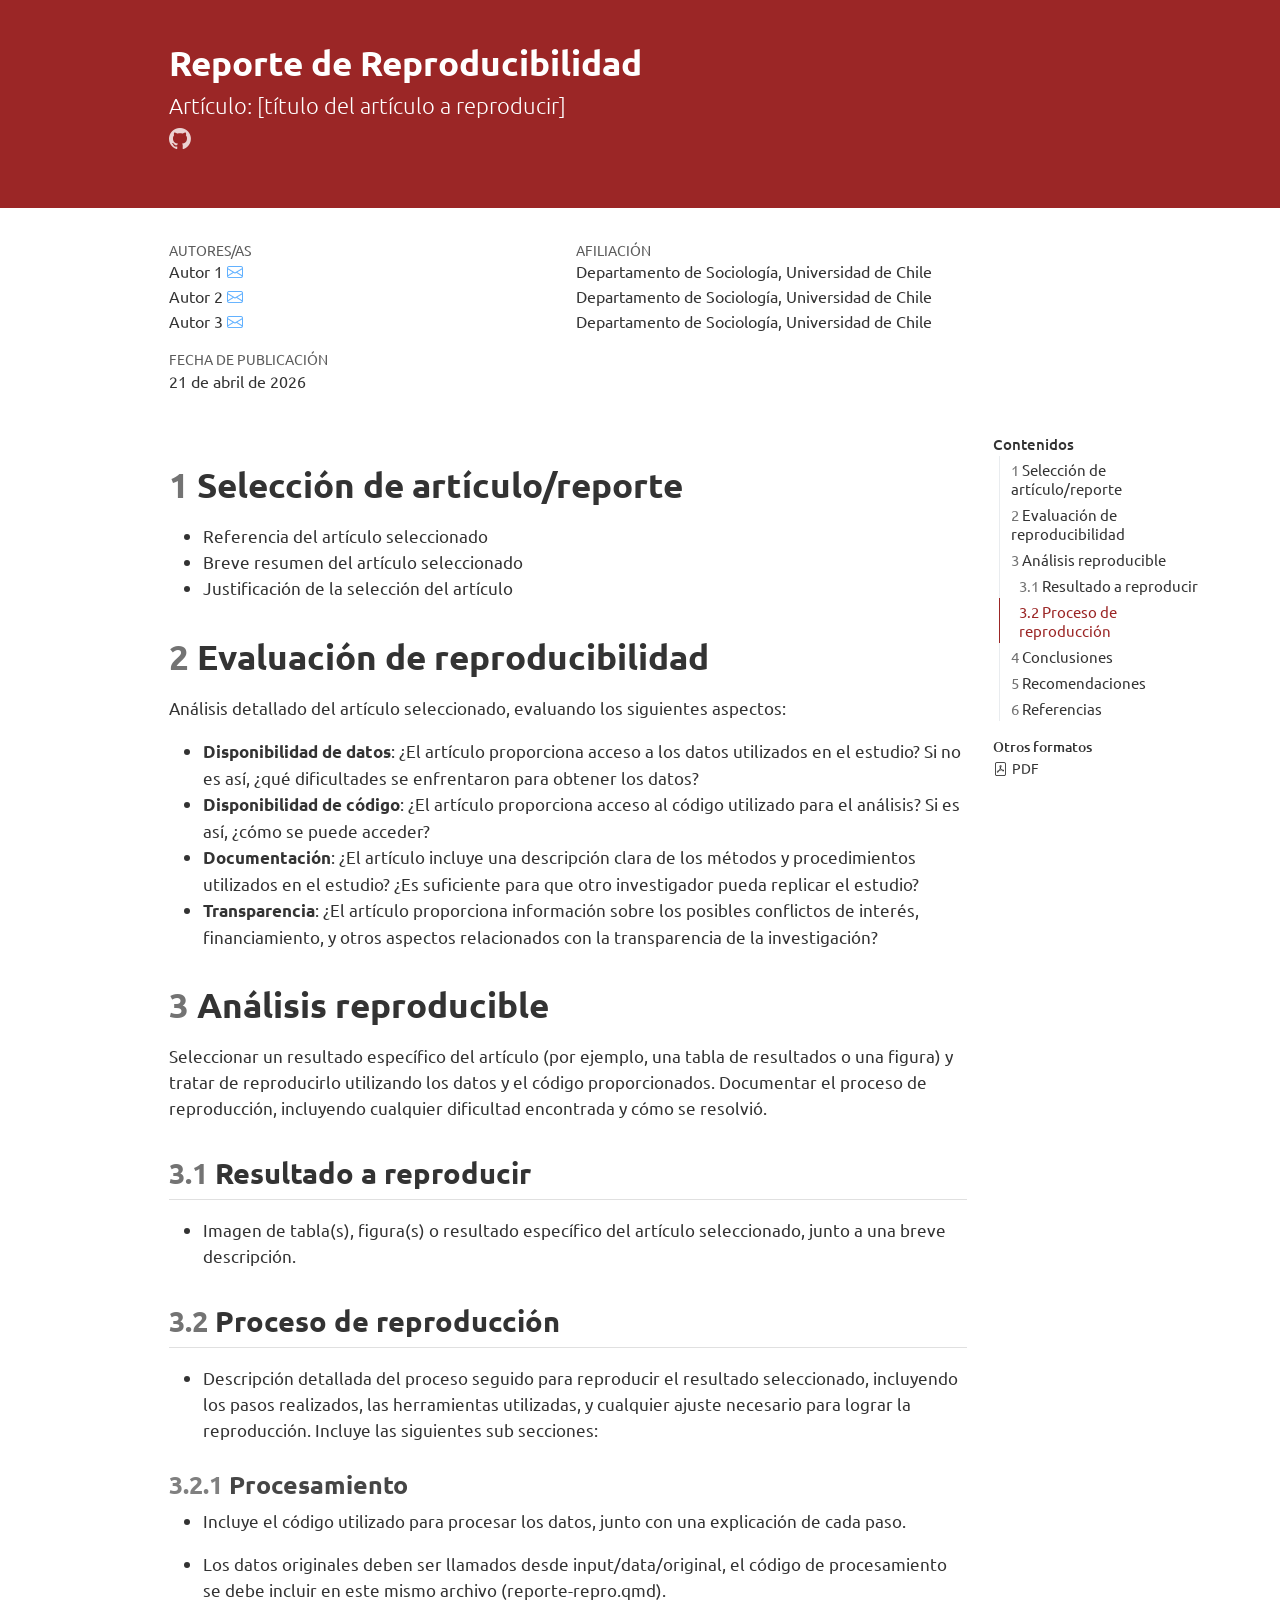
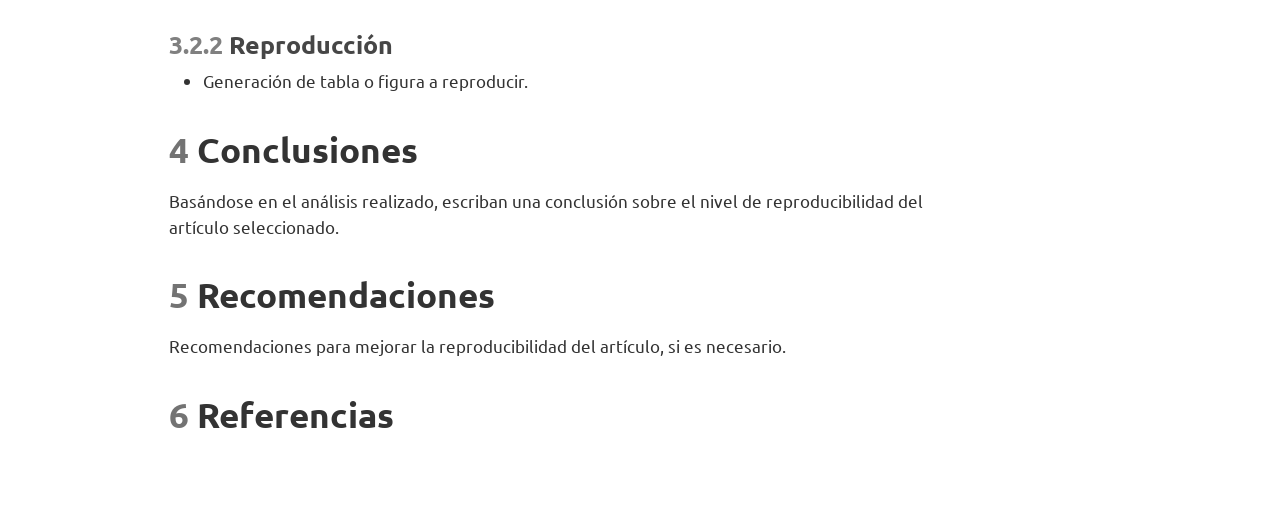
==== commit 332a6906: "add render to pdf" ====
--- a/index.html
+++ b/index.html
@@ -120,7 +120,7 @@
   <li><a href="#recomendaciones" id="toc-recomendaciones" class="nav-link" data-scroll-target="#recomendaciones"><span class="header-section-number">5</span> Recomendaciones</a></li>
   <li><a href="#referencias" id="toc-referencias" class="nav-link" data-scroll-target="#referencias"><span class="header-section-number">6</span> Referencias</a></li>
   </ul>
-</nav>
+<div class="quarto-alternate-formats"><h2>Otros formatos</h2><ul><li><a href="index.pdf"><i class="bi bi-file-pdf"></i>PDF</a></li></ul></div></nav>
 </div>
 <main class="content quarto-banner-title-block" id="quarto-document-content">
 
